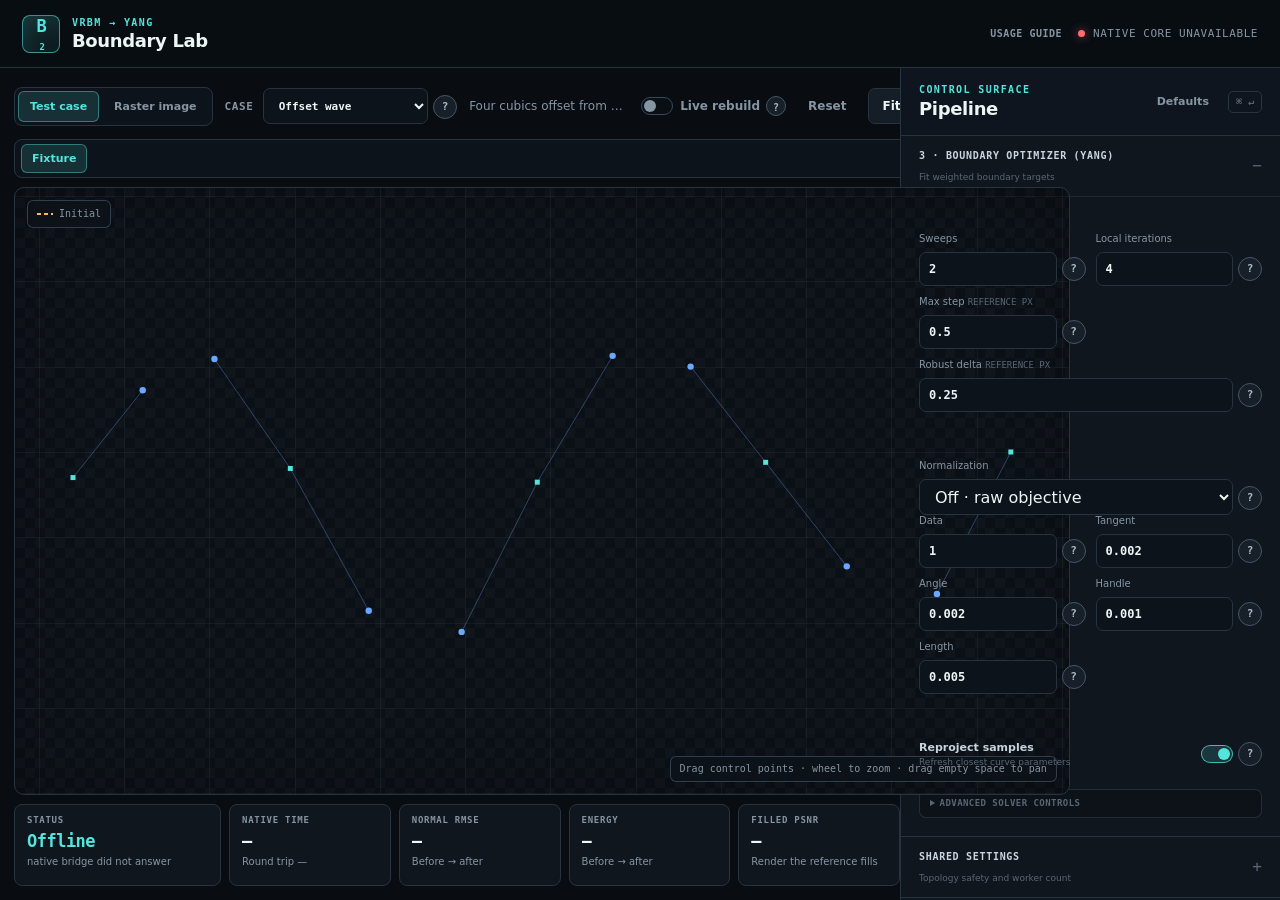
==== index.html @ 7be746fb "Boundary Lab Vercel deployment" ====
<!doctype html>
<html lang="en">
  <head>
    <meta charset="utf-8">
    <meta name="viewport" content="width=device-width, initial-scale=1">
    <meta name="color-scheme" content="dark">
    <title>Bezopt Boundary Lab</title>
    <link rel="stylesheet" href="/styles.css">
  </head>
  <body>
    <header class="app-header">
      <div class="brand-block">
        <div class="brand-mark" aria-hidden="true">B<span>2</span></div>
        <div><p class="eyebrow">VRBM → YANG</p><h1>Boundary Lab</h1></div>
      </div>
      <div class="header-actions">
        <a class="guide-link" href="/guide.html" target="_blank" rel="noreferrer">Usage guide</a>
        <div class="native-state" id="native-state" data-state="loading">
          <span class="state-dot" aria-hidden="true"></span><span id="native-state-text">Connecting to native core</span>
        </div>
      </div>
    </header>

    <main class="app-shell">
      <section class="workbench" aria-label="Bezier boundary workbench">
        <div class="workbench-toolbar">
          <div class="input-tabs" role="tablist" aria-label="Input type">
            <button id="mode-fixture" class="input-tab active" type="button" role="tab" aria-selected="true" data-input-mode="fixture">Test case</button>
            <button id="mode-raster" class="input-tab" type="button" role="tab" aria-selected="false" data-input-mode="raster">Raster image</button>
          </div>
          <div id="fixture-toolbar" class="mode-toolbar">
            <label class="preset-field" for="preset-select"><span>Case</span><select id="preset-select">
              <option value="wave">Offset wave</option><option value="junction">Shared junction</option><option value="ring">Closed ring</option>
              <option value="crossing">Crossing rejection</option><option value="overlap">Overlap rejection</option>
              <option value="reversal">Cubic reversal</option><option value="batch">256-chain batch</option>
            </select></label>
            <p id="preset-description" class="preset-description"></p>
          </div>
          <div id="raster-toolbar" class="mode-toolbar" hidden>
            <div class="raster-identity"><strong id="raster-name">No raster loaded</strong><small id="raster-dimensions">Choose a local PNG, JPEG, WebP, or SVG.</small></div>
            <button class="button secondary" id="overlay-button" type="button">Choose image</button>
            <button class="button ghost" id="remove-overlay-button" type="button" disabled>Remove</button>
            <label id="vector-size-field" class="raster-render-size" hidden><span>Render at <em>longest edge px</em></span><input id="vector-render-size" type="number" min="16" max="4096" step="16" value="512"></label>
            <input id="overlay-file" class="visually-hidden" type="file" accept="image/png,image/jpeg,image/webp,image/svg+xml,.svg">
          </div>
          <div class="toolbar-actions">
            <label class="live-rebuild-toggle" title="Rebuild pipeline stages 500ms after each control change">
              <input id="live-rebuild" type="checkbox">
              <span>Live rebuild</span>
            </label>
            <button class="button ghost" id="reset-button" type="button">Reset</button>
            <button class="button secondary" id="fit-button" type="button">Fit view</button>
            <button class="button primary" id="run-button" type="button"><span class="run-icon" aria-hidden="true">▶</span><span id="run-button-label">Optimize</span></button>
          </div>
        </div>

        <div class="preview-toolbar" aria-label="Preview stages">
          <div id="fixture-preview-tabs" class="preview-tabs" role="tablist" aria-label="Fixture preview">
            <button class="preview-tab active" type="button" role="tab" aria-selected="true" data-preview="fixture">Fixture</button>
          </div>
          <div id="raster-preview-tabs" class="preview-tabs" role="tablist" aria-label="Raster pipeline preview" hidden>
            <button class="preview-tab active" type="button" role="tab" data-preview="source">Source</button>
            <button class="preview-tab" type="button" role="tab" data-preview="regions" disabled>Flat regions</button>
            <button class="preview-tab" type="button" role="tab" data-preview="boundaries" disabled>Boundaries</button>
            <button class="preview-tab" type="button" role="tab" data-preview="rag" disabled>Region graph</button>
            <button class="preview-tab" type="button" role="tab" data-preview="initial" disabled>Initial curves</button>
            <button class="preview-tab" type="button" role="tab" data-preview="initial-fill" disabled>Initial fill</button>
            <button class="preview-tab" type="button" role="tab" data-preview="optimized" disabled>Optimized curves</button>
            <button class="preview-tab" type="button" role="tab" data-preview="optimized-fill" disabled>Final fill</button>
            <button class="preview-tab" type="button" role="tab" data-preview="flat-svg" disabled>Final SVG</button>
          </div>
          <span class="preview-status" id="preview-status">Synthetic optimizer fixture</span>
        </div>

        <div class="canvas-frame" id="canvas-frame">
          <canvas id="boundary-canvas" aria-label="Interactive Bezier boundary visualization">Your browser does not support Canvas.</canvas>
          <div class="canvas-empty" id="canvas-empty" hidden><strong>No raster loaded</strong><span>Choose an image, then run the discrete VRBM stage.</span></div>
          <div class="canvas-legend" id="canvas-legend" aria-label="Plot legend">
            <span data-legend="label-boundary"><i class="legend-label-boundary"></i> Label grid</span><span data-legend="evidence"><i class="legend-evidence"></i> Evidence path</span><span data-legend="target"><i class="legend-target"></i> Target dots</span><span data-legend="initial"><i class="legend-initial"></i> Initial</span>
            <span data-legend="result"><i class="legend-result"></i> Optimized</span><span data-legend="discrete"><i class="legend-discrete"></i> VBRM</span>
          </div>
          <div class="canvas-help" id="canvas-help">Drag control points · wheel to zoom · drag empty space to pan</div>
        </div>

        <div class="metrics-grid" aria-live="polite">
          <article class="metric-card status-card"><span class="metric-label">Status</span><strong id="metric-status">Ready</strong><small id="metric-status-detail">Choose a case and run the native optimizer.</small></article>
          <article class="metric-card"><span class="metric-label">Native time</span><strong id="metric-time">—</strong><small id="metric-round-trip">Round trip —</small></article>
          <article class="metric-card"><span class="metric-label">Normal RMSE</span><strong id="metric-rmse">—</strong><small id="metric-rmse-delta">Before → after</small></article>
          <article class="metric-card"><span class="metric-label">Energy</span><strong id="metric-energy">—</strong><small id="metric-energy-delta">Before → after</small></article>
          <article class="metric-card"><span class="metric-label">Filled PSNR</span><strong id="metric-raster">—</strong><small id="metric-raster-delta">Render the reference fills</small></article>
          <article class="metric-card"><span class="metric-label">Workload</span><strong id="metric-size">—</strong><small id="metric-evaluations">No evaluations yet</small></article>
        </div>
      </section>

      <aside class="inspector" aria-label="Pipeline controls">
        <div class="inspector-heading">
          <div><p class="eyebrow">CONTROL SURFACE</p><h2>Pipeline</h2></div>
          <div class="inspector-heading-actions">
            <button class="button ghost" id="defaults-button" type="button" title="Restore every pipeline parameter to its native/lab default">Defaults</button>
            <span class="shortcut">⌘ ↵</span>
          </div>
        </div>
        <div id="raster-controls" hidden>
          <details class="control-section data-section" open>
            <summary><span>1 · Discrete VBRM</span><small>Raster → flat regions + RAG</small></summary>
            <div class="section-body">
              <p>Merge the full source raster to the requested region budget. Merging can remove small shapes and holes; the resulting label graph defines the topology used by later stages.</p>
              <div class="field-grid preprocess-grid">
                <label><span>Target regions</span><input id="preprocess-target" type="number" min="1" max="1000000" step="1" value="16"></label>
                <label><span>Criterion</span><select id="preprocess-criterion"><option value="area" selected>Area</option><option value="bg">Beaulieu–Goldberg</option><option value="ms">Mumford–Shah</option><option value="scale">Scale</option></select></label>
                <label><span>Working color</span><select id="preprocess-color-space"><option value="rgb">sRGB</option><option value="linear">Linear RGB</option><option value="lab">CIE Lab</option><option value="oklab" selected>OKLab</option></select></label>
                <label><span>Initializer</span><select id="preprocess-seed"><option value="components">Connected colors</option><option value="pixels">One region / pixel</option></select></label>
                <label><span>Dual phases</span><input id="preprocess-iterations" type="number" min="1" max="64" step="1" value="1"></label>
                <label><span>Area exponent</span><input id="preprocess-area-exponent" type="number" min="0.01" max="8" step="0.05" value="1"></label>
                <label><span>Smallness scale</span><input id="preprocess-smallness" type="number" min="0" max="1000000" step="1" value="0"></label>
                <label><span>Raster bias</span><input id="preprocess-raster-bias" type="number" min="0" max="8" step="0.05" value="0"></label>
              </div>
              <details class="advanced-controls"><summary>Unavailable in this lab</summary><p class="control-note">These weights require boundary-protection maps, which the browser input does not supply. They have no effect here.</p><div class="field-grid">
                <label><span>Saliency weight</span><input id="preprocess-saliency" disabled type="number" min="0" max="1000000" step="0.05" value="0"></label>
                <label><span>Topology weight</span><input id="preprocess-topology" disabled type="number" min="0" max="1000000" step="0.05" value="0"></label>
              </div></details>
              <div class="data-actions"><button class="button primary" id="preprocess-button" type="button" disabled>Run discrete</button></div>
              <div class="preprocess-summary" id="preprocess-summary" data-state="idle">Load a raster to test native discrete preprocessing.</div>
            </div>
          </details>

          <details id="fit-controls" class="control-section data-section" open>
            <summary><span>2 · Shared boundary fit</span><small>Choose cubics, corners, and initial geometry</small></summary>
            <div class="section-body">
              <p>Fit each shared interface once. This stage chooses the curve count and corners; the optimizers only move the resulting controls.</p>
              <h3>Curve acceptance</h3>
              <div class="field-grid">
                <label><span>RMS allowance <em>sigmas</em></span><input id="fit-residual-sigmas" type="number" min="0" max="8" step="0.25" value="1.25"></label>
                <label><span>Pixel error <em>reference px</em></span><input id="fit-error" type="number" min="0.05" max="8" step="0.05" value="0.65"></label>
                <label><span>Reparameterize</span><input id="fit-reparameterization" type="number" min="0" max="16" step="1" value="4"></label>
                <label><span>Guide smoothing</span><input id="fit-guide-smoothing" type="number" min="0" max="1" step="0.05" value="1"></label>
              </div>
              <p>RMS allowance is the main fit budget. Pixel error sets the maximum-error budget only at RMS = 0; otherwise it still gates reparameterization.</p>
              <details class="advanced-controls"><summary>Corners and tangent estimates</summary><div class="field-grid">
                <label><span>Corner angle <em>deg</em></span><input id="fit-corner-angle" type="number" min="5" max="175" step="5" value="75"></label>
                <label><span>Corner window <em>reference px</em></span><input id="fit-corner-window" type="number" min="1" max="64" step="1" value="2"></label>
                <label><span>Corner run <em>reference px</em></span><input id="fit-corner-run" type="number" min="0" max="64" step="1" value="3"></label>
                <label><span>Corner octaves</span><input id="fit-corner-octaves" type="number" min="0" max="8" step="1" value="3"></label>
                <label><span>Corner turn growth</span><input id="fit-corner-growth" type="number" min="1" max="8" step="0.1" value="1.5"></label>
                              </div></details>
              <h3 class="subheading">Subpixel evidence</h3>
              <label class="toggle-row"><span><strong>RGB subpixel evidence</strong><small>Move existing interfaces only</small></span><input id="fit-subpixel" type="checkbox" checked></label>
              <details class="advanced-controls"><summary>Subpixel bounds and contrast</summary><div class="field-grid">
                <label><span>Subpixel bound <em>px</em></span><input id="fit-subpixel-bound" type="number" min="0.01" max="0.5" step="0.01" value="0.5"></label>
                <label><span>Grid anchor</span><input id="fit-subpixel-anchor" type="number" min="0" max="16" step="0.05" value="0.1"></label>
                <label><span>Contrast floor</span><input id="fit-contrast-floor" type="number" min="0.00000001" max="10" step="any" value="0.0001"></label>
              </div></details>
              <details class="advanced-controls"><summary>Topology recovery and safety limits</summary><div class="field-grid">
                <label><span>Topology refits</span><input id="fit-topology-retries" type="number" min="0" max="12" step="1" value="3"></label>
                <label><span>Cubics / chain</span><input id="fit-max-cubics-chain" type="number" min="1" max="1000000" step="1" value="4096"></label>
                <label><span>Total cubics</span><input id="fit-max-total-cubics" type="number" min="1" max="20000000" step="1000" value="2000000"></label>
              </div></details>
              <div class="data-actions"><button class="button primary" id="fit-curves-button" type="button" disabled>Fit curves</button></div>
            </div>
          </details>
        </div>

        <details id="boundary-optimizer-controls" class="control-section" open>
          <summary><span>3 · Boundary optimizer (Yang)</span><small>Fit weighted boundary targets</small></summary>
          <div class="section-body">
            <div id="yang-target-controls" class="target-controls" hidden>
              <h3>Boundary targets · prepared during fitting</h3>
              <div class="field-grid">
                                <label><span>Targets / cubic</span><input id="fit-samples" type="number" min="1" max="256" step="1" value="24"></label>
              </div>
              <p>These change the optimizer’s input, not the initial curves. After editing, run <strong>Fit curves → Optimize</strong>, or use Live rebuild.</p>
            </div>
            <h3>Schedule</h3>
            <div class="field-grid">
              <label><span>Sweeps</span><input id="max-sweeps" type="number" min="1" max="64" step="1" value="2"></label>
              <label><span>Local iterations</span><input id="local-iterations" type="number" min="1" max="64" step="1" value="4"></label>
              <label><span>Max step <em>reference px</em></span><input id="max-step" type="number" min="0.001" max="100" step="0.05" value="0.5"></label>
            </div>
            <label class="wide-field"><span>Robust delta <em>reference px</em></span><input id="robust-delta" type="number" min="0.01" max="100" step="0.05" value="0.25"></label>
            <h3 class="subheading">Objective weights</h3>
            <label class="wide-field"><span>Normalization</span><select id="normalization"><option value="none" selected>Off · raw objective</option><option value="yang">Yang · global l₀ data</option><option value="scale">Scale-balanced · legacy</option></select></label>
            <div class="field-grid weight-grid">
              <label><span>Data</span><input id="data-weight" type="number" min="0" max="10" step="0.05" value="1"></label>
              <label><span>Tangent</span><input id="tangent-weight" type="number" min="0" max="10" step="0.001" value="0.002"></label>
              <label><span>Angle</span><input id="angle-weight" type="number" min="0" max="10" step="0.001" value="0.002"></label>
              <label><span>Handle</span><input id="handle-weight" type="number" min="0" max="10" step="0.001" value="0.001"></label>
              <label><span>Length</span><input id="length-weight" type="number" min="0" max="10" step="0.001" value="0.005"></label>
            </div>
            <h3 class="subheading">Sample correspondence</h3>
            <label class="toggle-row"><span><strong>Reproject samples</strong><small>Refresh closest curve parameters</small></span><input id="reproject-samples" type="checkbox" checked></label>
            <details class="advanced-controls"><summary>Advanced solver controls</summary><div class="field-grid">
              <label><span>L-BFGS history</span><input id="lbfgs-history" type="number" min="1" max="8" step="1" value="5"></label>
              <label><span>Coarse stride</span><input id="coarse-stride" type="number" min="1" max="64" step="1" value="1"></label>
              <label><span>Line-search steps</span><input id="line-search-steps" type="number" min="1" max="128" step="1" value="12"></label>
              <label><span>Projection iterations</span><input id="projection-iterations" type="number" min="0" max="64" step="1" value="2"></label>
              <label><span>Gradient tolerance</span><input id="gradient-tolerance" type="number" min="0" step="0.0000001" value="0.0000001"></label>
              <label><span>Relative tolerance</span><input id="relative-tolerance" type="number" min="0" step="0.0000001" value="0.0000001"></label>
              <label><span>Topology retries</span><input id="optimizer-topology-retries" type="number" min="0" max="32" step="1" value="8"></label>
              <label><span>Angle epsilon <em>rad</em></span><input id="angle-epsilon" type="number" min="0.000000001" max="1" step="0.0001" value="0.001"></label>
              <label><span>Handle epsilon <em>reference px</em></span><input id="handle-epsilon" type="number" min="0.000000001" max="100" step="0.0001" value="0.001"></label>
            </div></details>
          </div>
        </details>

        <details id="raster-refinement-controls" class="control-section data-section" open hidden>
          <summary><span>4 · Filled-RGB optimizer</span><small>Refine curves and optional region colors</small></summary>
          <div class="section-body">
            <p>Runs after the boundary optimizer when enabled. Adjusts curves against source pixels, with angle, handle, and length penalties and an optional region-color solve.</p>
            <label class="toggle-row"><span><strong>Run filled-RGB refinement</strong><small>Coupled raster data + curve priors + optional color solve</small></span><input id="raster-refine-enabled" type="checkbox" checked></label>
            <label class="toggle-row"><span><strong>Optimize region colors</strong><small>Sparse Yang C solve before and after geometry</small></span><input id="raster-refine-colors" type="checkbox" checked></label>
            <div class="field-grid">
              <label><span>Raster sweeps</span><input id="raster-refine-sweeps" type="number" min="1" max="64" step="1" value="12"></label>
              <label><span>Samples / axis</span><input id="raster-refine-samples" type="number" min="1" max="32" step="1" value="8"></label>
              <label><span>Max step <em>reference px</em></span><input id="raster-refine-max-step" type="number" min="0.001" max="8" step="0.05" value="0.2"></label>
              <label><span>Step scale</span><input id="raster-refine-step-scale" type="number" min="0.001" max="8" step="0.05" value="0.8"></label>
              <label><span>Active margin <em>reference px</em></span><input id="raster-refine-active-margin" type="number" min="0" max="64" step="0.25" value="1"></label>
              <label><span>Band height <em>px</em></span><input id="raster-refine-band-height" type="number" min="1" max="1048576" step="1" value="32"></label>
            </div>
            <div class="field-grid">
              <label><span>Geometry solver</span><select id="raster-refine-geometry-solver"><option value="overlapping_blocks" selected>Overlapping 2-cubic blocks</option><option value="diagonal">Independent coordinates</option></select></label>
              <label><span>Block schedule</span><select id="raster-refine-block-schedule"><option value="additive" selected>Additive · one global pass</option><option value="colored_multiplicative">Ordered colors · refresh residuals</option></select></label>
              <label><span>Joint normalization</span><select id="raster-refine-normalization"><option value="none" selected>Off · raw objective</option><option value="yang">Yang · data / l₀</option></select></label>
            </div>
            <label class="wide-field"><span>Refinement RGB space</span><select id="raster-refine-color-space"><option value="srgb" selected>sRGB · Yang image values</option><option value="linear">Linear RGB · physical coverage</option></select></label>
            <details class="advanced-controls"><summary>Advanced raster solver controls</summary><div class="field-grid">
              <label><span>Hessian damping</span><input id="raster-refine-damping" type="number" min="0.000000001" max="100" step="0.0001" value="0.0001"></label>
              <label><span>Line-search steps</span><input id="raster-refine-line-search" type="number" min="1" max="128" step="1" value="8"></label>
              <label><span>Relative tolerance</span><input id="raster-refine-relative-tolerance" type="number" min="0" step="0.000001" value="0.00001"></label>
              <label><span>Angle weight (APT)</span><input id="raster-refine-angle-weight" type="number" min="0" step="0.0001" value="0.001"></label>
              <label><span>Handle weight (HPT)</span><input id="raster-refine-handle-weight" type="number" min="0" step="0.0001" value="0.001"></label>
              <label><span>Length weight (LPT)</span><input id="raster-refine-length-weight" type="number" min="0" step="0.0001" value="0.0005"></label>
              <label><span>Joint angle epsilon <em>rad</em></span><input id="raster-refine-angle-epsilon" type="number" min="0.000000001" max="1" step="0.0001" value="0.001"></label>
              <label><span>Joint handle epsilon <em>reference px</em></span><input id="raster-refine-handle-epsilon" type="number" min="0.000000001" max="100" step="0.0001" value="0.001"></label>
              <label><span>Color PCG iterations</span><input id="raster-refine-color-iterations" type="number" min="1" max="1024" step="1" value="16"></label>
              <label><span>Color regularization</span><input id="raster-refine-color-regularization" type="number" min="0" step="0.000001" value="0.000001"></label>
              <label><span>Color tolerance</span><input id="raster-refine-color-tolerance" type="number" min="0.000000000001" step="0.00000001" value="0.00000001"></label>
            </div></details>
            <div class="preprocess-summary" id="raster-refinement-summary" data-state="idle">Fit curves to enable direct filled-RGB refinement.</div>
          </div>
        </details>

        <details id="export-svg-controls" class="control-section data-section" open hidden>
          <summary><span>5 · Final SVG</span><small>Browser-rendered vector output</small></summary>
          <div class="section-body">
            <p>Review the Final SVG tab, then download the same vector output. Uses optimized region colors when available, otherwise region means. Holes and islands use even-odd winding.</p>
            <div class="data-actions"><button class="button primary" id="export-svg-button" type="button" disabled>Download SVG</button></div>
            <div class="preprocess-summary" id="export-svg-summary" data-state="idle">Optimize first, then export a filled SVG in source pixel coordinates.</div>
          </div>
        </details>

        <details id="raster-reference-controls" class="control-section data-section" hidden>
          <summary><span>Diagnostics · Raster score</span><small>Measure fixed-budget runs; not the SVG preview</small></summary>
          <div class="section-body">
            <p>Measure source-pixel error at the current region budget. PSNR includes detail lost during merging, so compare fitter/optimizer settings with the same labels and score space. Review Final SVG for vector quality.</p>
            <div class="field-grid">
              <label><span>Samples / axis</span><input id="raster-samples" type="number" min="1" max="32" step="1" value="32"></label>
              <label><span>Band height <em>px</em></span><input id="raster-band-height" type="number" min="1" max="1048576" step="1" value="32"></label>
            </div>
            <label class="wide-field"><span>RGB score space</span><select id="raster-color-space"><option value="srgb" selected>sRGB · Yang image values</option><option value="linear">Linear RGB · physical coverage</option></select></label>
            <label class="toggle-row"><span><strong>Score after optimize</strong><small>Render initial and final fills automatically</small></span><input id="raster-auto-score" type="checkbox" checked></label>
            <div class="data-actions"><button class="button secondary" id="render-reference-button" type="button" disabled>Render filled stages</button></div>
            <div class="preprocess-summary" id="raster-reference-summary" data-state="idle">Fit curves to enable filled-region validation.</div>
          </div>
        </details>

        <details id="shared-controls" class="control-section">
          <summary><span>Shared settings</span><small>Topology safety and worker count</small></summary>
          <div class="section-body">
            <label class="toggle-row"><span><strong>Preserve topology</strong><small>Fitter and both optimizers</small></span><input id="preserve-topology" type="checkbox" checked></label>
            <p>Applies to fitting and both optimizers. Keep it on for usable vector output. Changing it requires refitting raster inputs.</p>
            <div class="field-grid">
                <label><span>Threads</span><input id="threads" type="number" min="0" max="256" step="1" value="0"></label>
                <label><span>Topology flatness <em>reference px</em></span><input id="topology-flatness" type="number" min="0.001" max="100" step="0.05" value="0.15"></label>
                <label><span>Topology cell <em>reference px</em></span><input id="topology-cell-size" type="number" min="0.01" max="10000" step="1" value="16"></label>
              </div>
            <p>Threads applies to fitting and both optimizers. Flatness and cell size affect both optimizers’ topology checks; the fitter uses its own grid-based checks.</p>
          </div>
        </details>

        <details class="control-section" open>
          <summary><span>Preview overlays</span><small>Curve-stage diagnostics</small></summary>
          <div class="section-body">
            <div class="display-grid">
              <label><input id="display-label-boundary" type="checkbox" checked><span>Label grid</span></label>
              <label><input id="display-evidence" type="checkbox" checked><span>Evidence path</span></label>
              <label><input id="display-targets" type="checkbox"><span>Target dots</span></label>
              <label><input id="display-assignments" type="checkbox" checked><span>Assignments</span></label>
              <label><input id="display-normals" type="checkbox"><span>Normals</span></label>
              <label><input id="display-controls" type="checkbox" checked><span>Controls</span></label>
              <label><input id="display-initial" type="checkbox"><span>Initial</span></label>
            </div>
            <label class="opacity-field" for="overlay-opacity"><span>Raster opacity</span><input id="overlay-opacity" type="range" min="0" max="1" step="0.05" value="0.55"><output id="overlay-opacity-value" for="overlay-opacity">55%</output></label>
            <div class="preprocess-summary" id="target-diagnostics-summary" data-state="idle" hidden>Run the discrete stage to expose the exact connected label boundary.</div>
          </div>
        </details>

        <details id="fixture-controls" class="control-section data-section">
          <summary><span>Fixture data</span><small>Import or export optimizer JSON</small></summary>
          <div class="section-body"><p>Import the same chain and target-sample JSON accepted by the native bridge, or export the current run for replay.</p>
            <div class="data-actions"><button class="button secondary" id="import-button" type="button">Import JSON</button><button class="button secondary" id="export-button" type="button">Export run</button><input id="import-file" class="visually-hidden" type="file" accept="application/json,.json"></div>
          </div>
        </details>

        <section class="run-log" aria-labelledby="run-log-title">
          <div class="run-log-heading"><h3 id="run-log-title">Run log</h3><button id="clear-log-button" type="button">Clear</button></div>
          <ol id="run-log-list"><li><time>—</time><span>Boundary Lab ready.</span></li></ol>
        </section>
      </aside>
    </main>
    <script src="/app.js" defer></script>
  </body>
</html>
---- styles.css ----
:root {
  color-scheme: dark;
  --bg: #090d12;
  --panel: #10161e;
  --panel-raised: #151d27;
  --panel-soft: #0d131a;
  --line: #283340;
  --line-strong: #3a4858;
  --text: #edf5f5;
  --muted: #8695a3;
  --faint: #596674;
  --cyan: #55e4dc;
  --cyan-soft: rgba(85, 228, 220, 0.14);
  --lime: #b8f57a;
  --amber: #ffb85c;
  --red: #ff6b71;
  --blue: #6ba7ff;
  --radius: 10px;
  --mono: "SFMono-Regular", "Cascadia Code", "Roboto Mono", Consolas, monospace;
  --sans: Inter, ui-sans-serif, system-ui, -apple-system, BlinkMacSystemFont, "Segoe UI", sans-serif;
}

* {
  box-sizing: border-box;
}

html,
body {
  min-width: 320px;
  min-height: 100%;
  margin: 0;
  background: var(--bg);
  color: var(--text);
  font-family: var(--sans);
}

body {
  min-height: 100vh;
  overflow: hidden;
}

button,
input,
select {
  font: inherit;
}

button,
select,
input[type="checkbox"] {
  cursor: pointer;
}

.app-header {
  height: 68px;
  display: flex;
  align-items: center;
  justify-content: space-between;
  padding: 0 22px;
  border-bottom: 1px solid var(--line);
  background: rgba(9, 13, 18, 0.96);
}

.brand-block,
.inspector-heading,
.run-log-heading {
  display: flex;
  align-items: center;
}

.brand-block {
  gap: 12px;
}

.brand-mark {
  width: 38px;
  height: 38px;
  display: grid;
  place-items: center;
  border: 1px solid rgba(85, 228, 220, 0.58);
  border-radius: 8px;
  background: linear-gradient(145deg, rgba(85, 228, 220, 0.18), rgba(85, 228, 220, 0.03));
  color: var(--cyan);
  font: 700 17px/1 var(--mono);
  letter-spacing: -0.08em;
  box-shadow: inset 0 0 20px rgba(85, 228, 220, 0.06);
}

.brand-mark span {
  position: relative;
  top: 3px;
  font-size: 9px;
  margin-left: 1px;
}

.eyebrow {
  margin: 0 0 2px;
  color: var(--cyan);
  font: 600 10px/1.2 var(--mono);
  letter-spacing: 0.14em;
}

h1,
h2,
h3,
p {
  margin-top: 0;
}

h1 {
  margin-bottom: 0;
  font-size: 18px;
  line-height: 1.1;
  letter-spacing: -0.02em;
}

.native-state {
  display: flex;
  align-items: center;
  gap: 8px;
  color: var(--muted);
  font: 500 11px/1 var(--mono);
  text-transform: uppercase;
  letter-spacing: 0.05em;
}

.state-dot {
  width: 7px;
  height: 7px;
  border-radius: 50%;
  background: var(--amber);
  box-shadow: 0 0 10px rgba(255, 184, 92, 0.6);
}

.native-state[data-state="ready"] .state-dot {
  background: var(--lime);
  box-shadow: 0 0 10px rgba(184, 245, 122, 0.6);
}

.native-state[data-state="error"] .state-dot {
  background: var(--red);
  box-shadow: 0 0 10px rgba(255, 107, 113, 0.6);
}

.app-shell {
  height: calc(100vh - 68px);
  display: grid;
  grid-template-columns: minmax(0, 1fr) 342px;
}

.workbench {
  min-width: 0;
  min-height: 0;
  display: grid;
  grid-template-rows: auto minmax(260px, 1fr) auto;
  gap: 12px;
  padding: 14px;
}

.workbench-toolbar {
  min-height: 48px;
  display: flex;
  align-items: center;
  gap: 14px;
}

.preset-field {
  display: grid;
  grid-template-columns: auto minmax(150px, 190px);
  align-items: center;
  gap: 9px;
  color: var(--muted);
  font: 600 11px/1 var(--mono);
  text-transform: uppercase;
  letter-spacing: 0.06em;
}

select,
input[type="number"] {
  width: 100%;
  border: 1px solid var(--line);
  border-radius: 7px;
  outline: none;
  background: var(--panel-soft);
  color: var(--text);
}

select {
  height: 36px;
  padding: 0 30px 0 11px;
  text-transform: none;
  letter-spacing: 0;
}

select:focus,
input:focus-visible,
button:focus-visible {
  border-color: var(--cyan);
  box-shadow: 0 0 0 3px var(--cyan-soft);
}

.preset-description {
  flex: 1;
  min-width: 160px;
  margin: 0;
  color: var(--muted);
  font-size: 12px;
  overflow: hidden;
  text-overflow: ellipsis;
  white-space: nowrap;
}

.toolbar-actions,
.data-actions {
  display: flex;
  align-items: center;
  gap: 8px;
}

.live-rebuild-toggle {
  display: inline-flex;
  align-items: center;
  gap: 7px;
  margin-right: 2px;
  color: var(--muted);
  font-size: 12px;
  font-weight: 650;
  cursor: pointer;
  user-select: none;
  white-space: nowrap;
}

.live-rebuild-toggle:hover {
  color: var(--text);
}

.live-rebuild-toggle input {
  width: 14px;
  height: 14px;
  accent-color: var(--cyan);
  cursor: pointer;
}

.toolbar-actions > .param-control {
  display: inline-flex;
  align-items: center;
  gap: 4px;
}

.toolbar-actions > .param-control > .param-help-toggle {
  align-self: center;
  width: 20px;
  height: 20px;
  margin-bottom: 0;
  font-size: 10px;
}

.button {
  min-height: 36px;
  border: 1px solid var(--line);
  border-radius: 7px;
  padding: 0 13px;
  color: var(--text);
  font-size: 12px;
  font-weight: 650;
}

.button:hover {
  border-color: var(--line-strong);
}

.button.secondary {
  background: var(--panel-raised);
}

.button.primary {
  min-width: 112px;
  border-color: #6deee5;
  background: var(--cyan);
  color: #041312;
  box-shadow: 0 6px 24px rgba(85, 228, 220, 0.14);
}

.button.primary:hover {
  background: #72eee7;
}

.button:disabled {
  cursor: wait;
  opacity: 0.55;
}

.run-icon {
  display: inline-block;
  margin-right: 6px;
  font-size: 9px;
}

.canvas-frame {
  position: relative;
  min-height: 0;
  overflow: hidden;
  border: 1px solid var(--line);
  border-radius: var(--radius);
  background: #0b1016;
  box-shadow: inset 0 0 60px rgba(0, 0, 0, 0.22);
}

#boundary-canvas {
  display: block;
  width: 100%;
  height: 100%;
  touch-action: none;
  cursor: crosshair;
}

.canvas-legend,
.canvas-help {
  position: absolute;
  pointer-events: none;
  border: 1px solid rgba(58, 72, 88, 0.82);
  border-radius: 6px;
  background: rgba(13, 19, 26, 0.88);
  backdrop-filter: blur(8px);
  color: var(--muted);
  font: 500 10px/1 var(--mono);
}

.canvas-legend {
  top: 12px;
  left: 12px;
  display: flex;
  gap: 13px;
  padding: 8px 9px;
}

.canvas-legend span {
  display: flex;
  align-items: center;
  gap: 6px;
}

.canvas-legend i {
  width: 16px;
  height: 2px;
  display: inline-block;
}

.legend-target {
  background: var(--cyan);
  width: 6px !important;
  height: 6px !important;
  border-radius: 50%;
  box-shadow: 0 0 4px rgba(85, 228, 220, 0.7);
}

.legend-evidence {
  background: var(--cyan);
  box-shadow: 0 0 5px rgba(85, 228, 220, 0.7);
}

.legend-label-boundary {
  background: var(--blue);
  box-shadow: 0 0 5px rgba(107, 167, 255, 0.65);
}

.legend-initial {
  background: repeating-linear-gradient(90deg, var(--amber) 0 4px, transparent 4px 7px);
}

.legend-result {
  background: var(--lime);
}

.legend-discrete {
  background: var(--blue);
  box-shadow: 0 0 5px rgba(107, 167, 255, 0.65);
}

.canvas-help {
  right: 12px;
  bottom: 12px;
  padding: 7px 9px;
}

.metrics-grid {
  display: grid;
  grid-template-columns: 1.28fr repeat(5, minmax(108px, 1fr));
  gap: 8px;
}

.metric-card {
  min-width: 0;
  min-height: 82px;
  padding: 11px 12px;
  border: 1px solid var(--line);
  border-radius: 8px;
  background: var(--panel);
}

.metric-card strong,
.metric-card small,
.metric-label {
  display: block;
  overflow: hidden;
  text-overflow: ellipsis;
  white-space: nowrap;
}

.metric-label {
  margin-bottom: 7px;
  color: var(--muted);
  font: 600 9px/1 var(--mono);
  letter-spacing: 0.08em;
  text-transform: uppercase;
}

.metric-card strong {
  margin-bottom: 5px;
  font: 650 17px/1.1 var(--mono);
  letter-spacing: -0.03em;
}

.metric-card small {
  color: var(--muted);
  font-size: 10px;
}

.status-card strong {
  color: var(--cyan);
}

.status-card[data-status="error"] strong {
  color: var(--red);
}

.status-card[data-status="success"] strong {
  color: var(--lime);
}

.inspector {
  min-height: 0;
  overflow-y: auto;
  border-left: 1px solid var(--line);
  background: var(--panel);
  scrollbar-color: var(--line-strong) transparent;
}

.inspector-heading {
  height: 68px;
  justify-content: space-between;
  padding: 0 18px;
  border-bottom: 1px solid var(--line);
}

.inspector-heading h2 {
  margin: 0;
  font-size: 18px;
  letter-spacing: -0.02em;
}

.shortcut {
  padding: 5px 7px;
  border: 1px solid var(--line);
  border-radius: 5px;
  color: var(--faint);
  font: 600 10px/1 var(--mono);
}

.control-section,
.run-log {
  padding: 16px 18px;
  border-bottom: 1px solid var(--line);
}

.control-section h3,
.run-log h3 {
  margin: 0 0 13px;
  color: #bac6d0;
  font: 650 10px/1 var(--mono);
  text-transform: uppercase;
  letter-spacing: 0.08em;
}

.field-grid {
  display: grid;
  grid-template-columns: 1fr 1fr;
  gap: 10px;
}

.field-grid label,
.wide-field {
  display: block;
  min-width: 0;
}

.field-grid label > span,
.wide-field > span {
  display: block;
  margin: 0 0 6px;
  color: var(--muted);
  font-size: 11px;
}

.preprocess-grid label:last-child {
  grid-column: span 2;
}

.preprocess-grid select {
  height: 34px;
  font-size: 11px;
}

.field-grid em,
.wide-field em {
  color: var(--faint);
  font: 500 9px/1 var(--mono);
  text-transform: uppercase;
}

input[type="number"] {
  height: 34px;
  padding: 0 9px;
  font: 600 12px/1 var(--mono);
}

.wide-field {
  margin-top: 10px;
}

.weight-grid label:last-child {
  grid-column: span 2;
}

.toggle-row {
  display: flex;
  align-items: center;
  justify-content: space-between;
  gap: 16px;
  padding: 9px 0;
}

.toggle-row + .toggle-row {
  border-top: 1px solid rgba(40, 51, 64, 0.65);
}

.toggle-row span,
.toggle-row strong,
.toggle-row small {
  display: block;
}

.toggle-row strong {
  margin-bottom: 3px;
  color: #cad3dc;
  font-size: 11px;
  font-weight: 600;
}

.toggle-row small {
  color: var(--faint);
  font-size: 9px;
}

input[type="checkbox"] {
  width: 32px;
  min-width: 32px;
  height: 18px;
  appearance: none;
  position: relative;
  margin: 0;
  border: 1px solid var(--line-strong);
  border-radius: 999px;
  background: #0a0f14;
  transition: 120ms ease;
}

input[type="checkbox"]::after {
  content: "";
  position: absolute;
  top: 2px;
  left: 2px;
  width: 12px;
  height: 12px;
  border-radius: 50%;
  background: var(--muted);
  transition: 120ms ease;
}

input[type="checkbox"]:checked {
  border-color: rgba(85, 228, 220, 0.75);
  background: rgba(85, 228, 220, 0.16);
}

input[type="checkbox"]:checked::after {
  left: 16px;
  background: var(--cyan);
}

.display-grid {
  display: grid;
  grid-template-columns: 1fr 1fr;
  gap: 8px;
}

.display-grid label {
  display: flex;
  align-items: center;
  gap: 8px;
  color: var(--muted);
  font-size: 11px;
}

.opacity-field {
  display: grid;
  grid-template-columns: auto 1fr 34px;
  align-items: center;
  gap: 9px;
  margin-top: 13px;
  color: var(--muted);
  font-size: 10px;
}

.opacity-field input[type="range"] {
  width: 100%;
  accent-color: var(--cyan);
}

.opacity-field output {
  color: var(--faint);
  font: 600 9px/1 var(--mono);
  text-align: right;
}

.display-grid input[type="checkbox"] {
  width: 26px;
  min-width: 26px;
  height: 16px;
}

.display-grid input[type="checkbox"]::after {
  width: 10px;
  height: 10px;
}

.display-grid input[type="checkbox"]:checked::after {
  left: 12px;
}

.data-section p {
  margin-bottom: 12px;
  color: var(--muted);
  font-size: 10px;
  line-height: 1.5;
}

.data-section h4 {
  margin: 16px 0 10px;
  color: var(--faint);
  font: 650 9px/1 var(--mono);
  text-transform: uppercase;
  letter-spacing: 0.08em;
}

.data-actions .button {
  flex: 1;
  min-width: 0;
  padding: 0 8px;
}

.overlay-actions {
  margin-top: 8px;
}

.preprocess-display {
  margin-top: 10px;
}

.preprocess-summary {
  min-height: 42px;
  margin-top: 10px;
  padding: 9px 10px;
  border: 1px solid var(--line);
  border-radius: 7px;
  background: var(--panel-soft);
  color: var(--muted);
  font: 500 9px/1.45 var(--mono);
}

.preprocess-summary[data-state="success"] {
  border-color: rgba(184, 245, 122, 0.35);
  color: var(--lime);
}

.preprocess-summary[data-state="warning"] {
  border-color: rgba(255, 184, 92, 0.42);
  color: var(--amber);
}

.preprocess-summary[data-state="error"] {
  border-color: rgba(255, 107, 113, 0.38);
  color: var(--red);
}

.run-log-heading {
  justify-content: space-between;
  margin-bottom: 11px;
}

.run-log-heading h3 {
  margin: 0;
}

.run-log-heading button {
  border: 0;
  background: transparent;
  color: var(--faint);
  font: 600 9px/1 var(--mono);
  text-transform: uppercase;
}

.run-log-heading button:hover {
  color: var(--text);
}

#run-log-list {
  max-height: 155px;
  overflow-y: auto;
  margin: 0;
  padding: 0;
  list-style: none;
}

#run-log-list li {
  display: grid;
  grid-template-columns: 50px 1fr;
  gap: 8px;
  padding: 6px 0;
  border-top: 1px solid rgba(40, 51, 64, 0.5);
  color: var(--muted);
  font-size: 10px;
  line-height: 1.35;
}

#run-log-list time {
  color: var(--faint);
  font-family: var(--mono);
}

.visually-hidden {
  position: absolute !important;
  width: 1px !important;
  height: 1px !important;
  overflow: hidden !important;
  clip: rect(1px, 1px, 1px, 1px) !important;
  white-space: nowrap !important;
}

@media (max-width: 1120px) {
  body {
    overflow: auto;
  }

  .app-shell {
    height: auto;
    min-height: calc(100vh - 68px);
    grid-template-columns: 1fr;
  }

  .workbench {
    min-height: 720px;
  }

  .inspector {
    display: grid;
    grid-template-columns: repeat(2, minmax(0, 1fr));
    overflow: visible;
    border-top: 1px solid var(--line);
    border-left: 0;
  }

  .inspector-heading {
    grid-column: 1 / -1;
  }
}

@media (max-width: 760px) {
  .app-header {
    padding: 0 14px;
  }

  .native-state {
    font-size: 0;
  }

  .workbench {
    min-height: 760px;
    padding: 10px;
  }

  .workbench-toolbar {
    align-items: stretch;
    flex-wrap: wrap;
  }

  .preset-field {
    width: 100%;
    grid-template-columns: 70px 1fr;
  }

  .preset-description {
    order: 3;
    width: 100%;
    white-space: normal;
  }

  .toolbar-actions {
    width: 100%;
  }

  .toolbar-actions .button {
    flex: 1;
  }

  .metrics-grid {
    grid-template-columns: 1fr 1fr;
  }

  .status-card {
    grid-column: span 2;
  }

  .inspector {
    display: block;
  }

  .canvas-help {
    display: none;
  }
}

.guide-page {
  min-height: 100vh;
  overflow: auto;
  background: #0b1016;
}

.guide-document {
  width: min(880px, calc(100% - 32px));
  margin: 0 auto;
  padding: 44px 0 80px;
}

.guide-back {
  display: inline-block;
  margin-bottom: 34px;
  color: var(--cyan);
  font: 600 11px/1 var(--mono);
  text-decoration: none;
}

.guide-document h1 {
  margin: 5px 0 12px;
  font-size: clamp(28px, 5vw, 42px);
}

.guide-lead {
  max-width: 720px;
  color: #b7c2cc;
  font-size: 15px;
  line-height: 1.6;
}

.guide-document section {
  margin-top: 38px;
  padding-top: 28px;
  border-top: 1px solid var(--line);
}

.guide-document h2 {
  margin: 0 0 14px;
  color: #dce6e8;
  font-size: 18px;
}

.guide-document p,
.guide-document li {
  color: #a9b6c2;
  font-size: 13px;
  line-height: 1.65;
}

.guide-document li + li {
  margin-top: 7px;
}

.guide-document strong {
  color: #dde7e9;
}

.guide-document table {
  width: 100%;
  border-collapse: collapse;
  color: #a9b6c2;
  font-size: 12px;
  line-height: 1.45;
}

.guide-document th,
.guide-document td {
  padding: 10px 11px;
  border: 1px solid var(--line);
  text-align: left;
  vertical-align: top;
}

.guide-document th {
  background: var(--panel-raised);
  color: #dce6e8;
  font: 650 10px/1.2 var(--mono);
  letter-spacing: 0.05em;
  text-transform: uppercase;
}

/* Boundary Lab v2: explicit input modes, stage previews, and inline parameter docs. */
[hidden] {
  display: none !important;
}

.header-actions,
.input-tabs,
.mode-toolbar,
.preview-toolbar,
.preview-tabs,
.raster-identity {
  display: flex;
  align-items: center;
}

.header-actions {
  gap: 16px;
}

.guide-link {
  color: var(--muted);
  font: 600 10px/1 var(--mono);
  letter-spacing: 0.05em;
  text-decoration: none;
  text-transform: uppercase;
}

.guide-link:hover {
  color: var(--cyan);
}

.app-shell {
  grid-template-columns: minmax(0, 1fr) 380px;
}

.workbench {
  grid-template-rows: auto auto minmax(260px, 1fr) auto;
  gap: 9px;
}

.workbench-toolbar {
  min-height: 48px;
  gap: 12px;
}

.input-tabs {
  flex: 0 0 auto;
  gap: 3px;
  padding: 3px;
  border: 1px solid var(--line);
  border-radius: 8px;
  background: var(--panel-soft);
}

.input-tab,
.preview-tab {
  border: 1px solid transparent;
  border-radius: 6px;
  background: transparent;
  color: var(--muted);
  font-size: 11px;
  font-weight: 650;
}

.input-tab {
  min-height: 31px;
  padding: 0 11px;
}

.input-tab:hover,
.preview-tab:hover:not(:disabled) {
  color: var(--text);
}

.input-tab.active,
.preview-tab.active {
  border-color: rgba(85, 228, 220, 0.42);
  background: var(--cyan-soft);
  color: var(--cyan);
}

.mode-toolbar {
  min-width: 0;
  flex: 1;
  gap: 12px;
}

.raster-render-size {
  display: grid;
  grid-template-columns: auto 90px;
  align-items: center;
  gap: 8px;
  white-space: nowrap;
}

.raster-render-size[hidden] {
  display: none;
}

.preset-field {
  grid-template-columns: auto minmax(135px, 180px);
}

.raster-identity {
  min-width: 125px;
  flex: 1;
  align-items: flex-start;
  flex-direction: column;
  gap: 2px;
  overflow: hidden;
}

.raster-identity strong,
.raster-identity small {
  max-width: 100%;
  overflow: hidden;
  text-overflow: ellipsis;
  white-space: nowrap;
}

.raster-identity strong {
  color: #cad3dc;
  font-size: 12px;
}

.raster-identity small {
  color: var(--muted);
  font: 500 9px/1.3 var(--mono);
}

.button.ghost {
  border-color: transparent;
  background: transparent;
  color: var(--muted);
}

.button.ghost:hover {
  border-color: var(--line);
  color: var(--text);
}

.preview-toolbar {
  min-width: 0;
  min-height: 39px;
  justify-content: space-between;
  gap: 12px;
  padding: 4px 6px;
  border: 1px solid var(--line);
  border-radius: 8px;
  background: var(--panel-soft);
}

.preview-tabs {
  min-width: 0;
  gap: 3px;
  overflow-x: auto;
}

.preview-tab {
  min-height: 29px;
  flex: 0 0 auto;
  padding: 0 10px;
}

.preview-tab:disabled {
  cursor: default;
  opacity: 0.32;
}

.preview-status {
  min-width: 0;
  overflow: hidden;
  color: var(--faint);
  font: 500 9px/1 var(--mono);
  text-overflow: ellipsis;
  white-space: nowrap;
}

.canvas-frame {
  background-color: #0b1016;
  background-image:
    linear-gradient(45deg, rgba(255, 255, 255, 0.018) 25%, transparent 25%),
    linear-gradient(-45deg, rgba(255, 255, 255, 0.018) 25%, transparent 25%),
    linear-gradient(45deg, transparent 75%, rgba(255, 255, 255, 0.018) 75%),
    linear-gradient(-45deg, transparent 75%, rgba(255, 255, 255, 0.018) 75%);
  background-position: 0 0, 0 10px, 10px -10px, -10px 0;
  background-size: 20px 20px;
}

.canvas-empty {
  position: absolute;
  inset: 0;
  display: grid;
  place-content: center;
  gap: 6px;
  pointer-events: none;
  text-align: center;
}

.canvas-empty strong {
  color: #cbd5df;
  font-size: 14px;
}

.canvas-empty span {
  color: var(--muted);
  font-size: 11px;
}

.canvas-legend [hidden] {
  display: none !important;
}

.inspector-heading {
  position: sticky;
  z-index: 4;
  top: 0;
  background: rgba(16, 22, 30, 0.97);
  backdrop-filter: blur(10px);
}

.inspector-heading-actions {
  display: flex;
  align-items: center;
  gap: 8px;
}

.inspector-heading-actions .button {
  min-height: 30px;
  padding: 0 10px;
  font-size: 11px;
}

.control-section {
  margin: 0;
  padding: 0;
  border: 0;
  border-bottom: 1px solid var(--line);
  border-radius: 0;
  background: transparent;
}

.control-section > summary {
  display: grid;
  grid-template-columns: minmax(0, 1fr) auto;
  align-items: center;
  gap: 10px;
  padding: 14px 18px;
  cursor: pointer;
  list-style: none;
  user-select: none;
}

.control-section > summary::-webkit-details-marker {
  display: none;
}

.control-section > summary::after {
  content: "+";
  grid-column: 2;
  grid-row: 1 / span 2;
  color: var(--faint);
  font: 500 16px/1 var(--mono);
}

.control-section[open] > summary::after {
  content: "−";
}

.control-section > summary > span {
  color: #cbd5df;
  font: 650 10px/1.2 var(--mono);
  letter-spacing: 0.07em;
  text-transform: uppercase;
}

.control-section > summary > small {
  grid-column: 1;
  color: var(--faint);
  font-size: 9px;
}

.control-section[open] > summary {
  border-bottom: 1px solid rgba(40, 51, 64, 0.62);
}

.section-body {
  padding: 15px 18px 18px;
}

.section-body > h3,
.section-body > .subheading {
  margin: 0 0 12px;
  color: #aebac6;
  font: 650 9px/1 var(--mono);
  letter-spacing: 0.08em;
  text-transform: uppercase;
}

.section-body > .subheading {
  margin-top: 17px;
}

.preprocess-grid label:last-child,
.weight-grid label:last-child {
  grid-column: auto;
}

.advanced-controls {
  margin: 13px 0 0;
  border: 1px solid rgba(40, 51, 64, 0.8);
  border-radius: 7px;
  background: rgba(9, 13, 18, 0.34);
}

.advanced-controls > summary {
  padding: 9px 10px;
  cursor: pointer;
  color: var(--faint);
  font: 600 9px/1 var(--mono);
  letter-spacing: 0.05em;
  text-transform: uppercase;
}

.advanced-controls[open] > summary {
  border-bottom: 1px solid rgba(40, 51, 64, 0.7);
}

.advanced-controls > .field-grid {
  padding: 10px;
}

.advanced-controls > .control-note {
  margin: 10px;
}

.target-controls {
  margin-bottom: 18px;
  padding-bottom: 5px;
  border-bottom: 1px solid var(--line);
}

.target-controls > h3 {
  color: #aebac6;
  font: 650 10px/1.4 var(--mono);
}

.inspector input:disabled,
.inspector select:disabled {
  opacity: 0.5;
  cursor: not-allowed;
}

.data-actions {
  margin-top: 12px;
}

.data-actions .button.primary {
  width: 100%;
}

.param-control {
  position: relative;
  min-width: 0;
  display: grid;
  grid-template-columns: minmax(0, 1fr) 24px;
  align-items: start;
  gap: 5px;
}

.param-control > label {
  min-width: 0;
  grid-column: 1;
}

.param-control > .param-help-toggle {
  grid-column: 2;
  align-self: end;
  width: 24px;
  height: 24px;
  margin-bottom: 5px;
  padding: 0;
  border: 1px solid #465668;
  border-radius: 50%;
  background: #171f29;
  color: #aab8c6;
  font: 750 11px/22px var(--mono);
  text-align: center;
}

.param-control.compact-help > .param-help-toggle {
  align-self: center;
  margin-bottom: 0;
}

.param-help-toggle:hover,
.param-help-toggle[aria-expanded="true"] {
  border-color: var(--cyan);
  background: var(--cyan);
  color: #041312;
}

.param-help {
  grid-column: 1 / -1;
  margin: 3px 0 5px;
  padding: 9px 10px;
  border-left: 2px solid var(--cyan);
  border-radius: 0 6px 6px 0;
  background: #090f15;
  color: #bdc9d4;
  font-size: 10px;
  line-height: 1.45;
}

.param-help dl {
  margin: 0;
}

.param-help dt {
  display: inline;
  color: #e4ecef;
  font-weight: 750;
}

.param-help dd {
  display: inline;
  margin: 0;
}

.param-help dd::after {
  content: "";
  display: block;
  margin-bottom: 5px;
}

.param-help dd:last-child::after {
  margin-bottom: 0;
}

.field-grid > .param-control,
.display-grid > .param-control {
  min-width: 0;
}

.field-grid > .param-control > label > span,
.wide-field > span {
  display: block;
  min-height: 13px;
  margin: 0 0 6px;
  color: var(--muted);
  font-size: 10px;
}

.toggle-row,
.opacity-field {
  width: 100%;
}

.param-control:has(.toggle-row) {
  grid-column: 1 / -1;
  align-items: center;
}

.param-control:has(.toggle-row) > .param-help-toggle,
.param-control:has(.display-grid) > .param-help-toggle {
  align-self: center;
}

.display-grid .param-control > label {
  display: flex;
  align-items: center;
  gap: 7px;
  color: var(--muted);
  font-size: 10px;
}

.display-grid .param-help-toggle {
  align-self: center;
  margin-bottom: 0;
}

.opacity-field {
  margin-top: 0;
}

.run-log {
  border-bottom: 0;
}

@media (max-width: 1220px) {
  .app-shell {
    grid-template-columns: minmax(0, 1fr) 350px;
  }

  .preview-status,
  .preset-description {
    display: none;
  }
}

@media (max-width: 1120px) {
  .app-shell {
    grid-template-columns: 1fr;
  }

  .inspector {
    display: block;
  }

  .inspector-heading {
    grid-column: auto;
  }
}

@media (max-width: 760px) {
  .header-actions {
    gap: 8px;
  }

  .guide-link {
    display: none;
  }

  .workbench {
    grid-template-rows: auto auto minmax(350px, 1fr) auto;
  }

  .workbench-toolbar {
    align-items: stretch;
  }

  .input-tabs,
  .mode-toolbar,
  .toolbar-actions {
    width: 100%;
  }

  .mode-toolbar {
    order: 2;
  }

  .toolbar-actions {
    order: 3;
  }

  .preview-toolbar {
    align-items: stretch;
  }

  .preview-tabs {
    width: 100%;
  }

  .preview-status {
    display: none;
  }

  .field-grid {
    grid-template-columns: 1fr;
  }

  .metrics-grid {
    grid-template-columns: 1fr 1fr;
  }
}
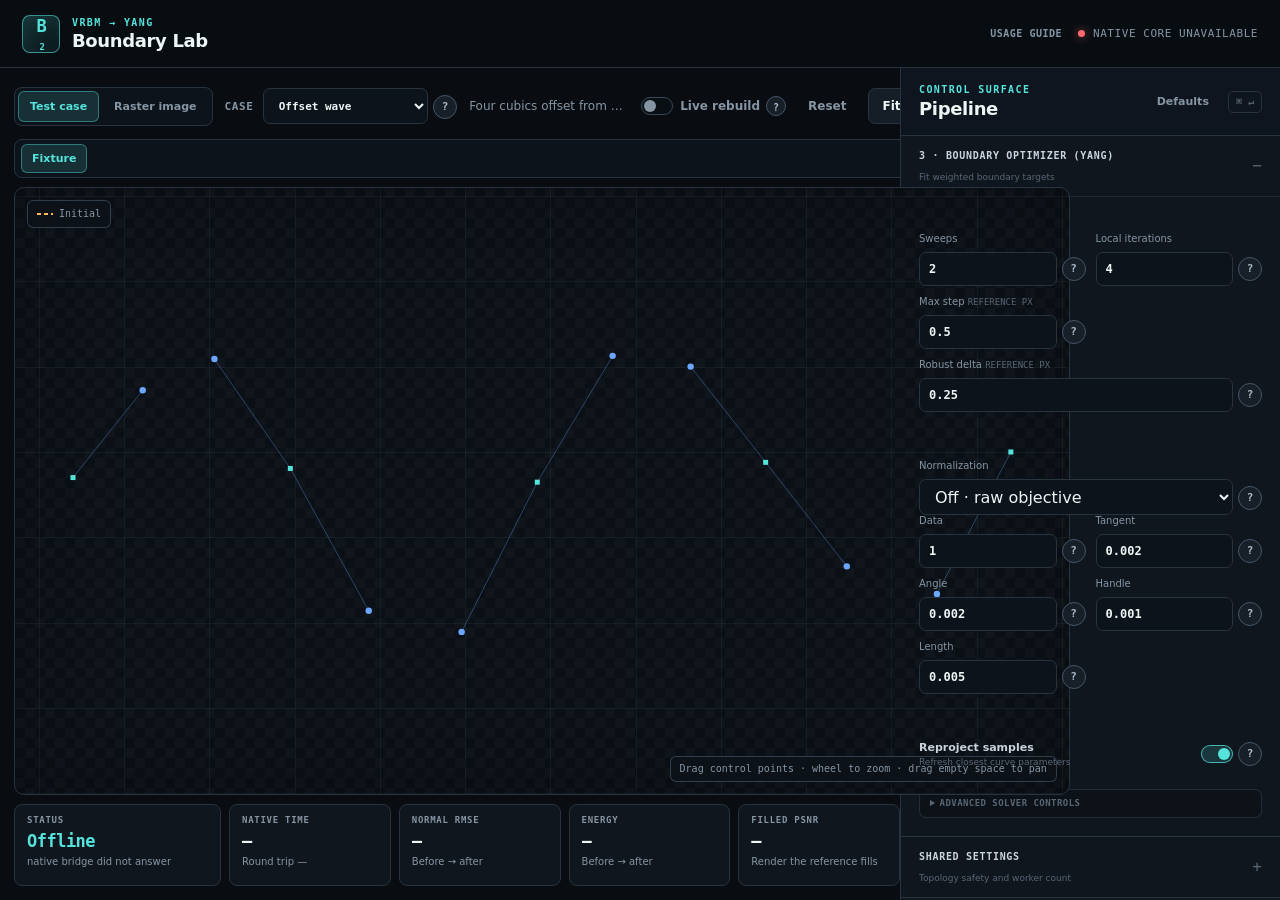
==== commit fd165532: "UI: explicit user-consented downsampling for oversized rasters" ====
--- a/index.html
+++ b/index.html
@@ -114,7 +114,10 @@
                 <label><span>Area exponent</span><input id="preprocess-area-exponent" type="number" min="0.01" max="8" step="0.05" value="1"></label>
                 <label><span>Smallness scale</span><input id="preprocess-smallness" type="number" min="0" max="1000000" step="1" value="0"></label>
                 <label><span>Raster bias</span><input id="preprocess-raster-bias" type="number" min="0" max="8" step="0.05" value="0"></label>
+                <label><span>Downsample if over limit</span><input id="preprocess-downsample" type="checkbox" checked></label>
+                <label><span>Max megapixels</span><input id="preprocess-max-mp" type="number" min="0.1" max="64" step="0.1" value="4"></label>
               </div>
+              <p id="preprocess-downsample-note" class="control-note" style="display: none; color: #b45309;"></p>
               <details class="advanced-controls"><summary>Unavailable in this lab</summary><p class="control-note">These weights require boundary-protection maps, which the browser input does not supply. They have no effect here.</p><div class="field-grid">
                 <label><span>Saliency weight</span><input id="preprocess-saliency" disabled type="number" min="0" max="1000000" step="0.05" value="0"></label>
                 <label><span>Topology weight</span><input id="preprocess-topology" disabled type="number" min="0" max="1000000" step="0.05" value="0"></label>
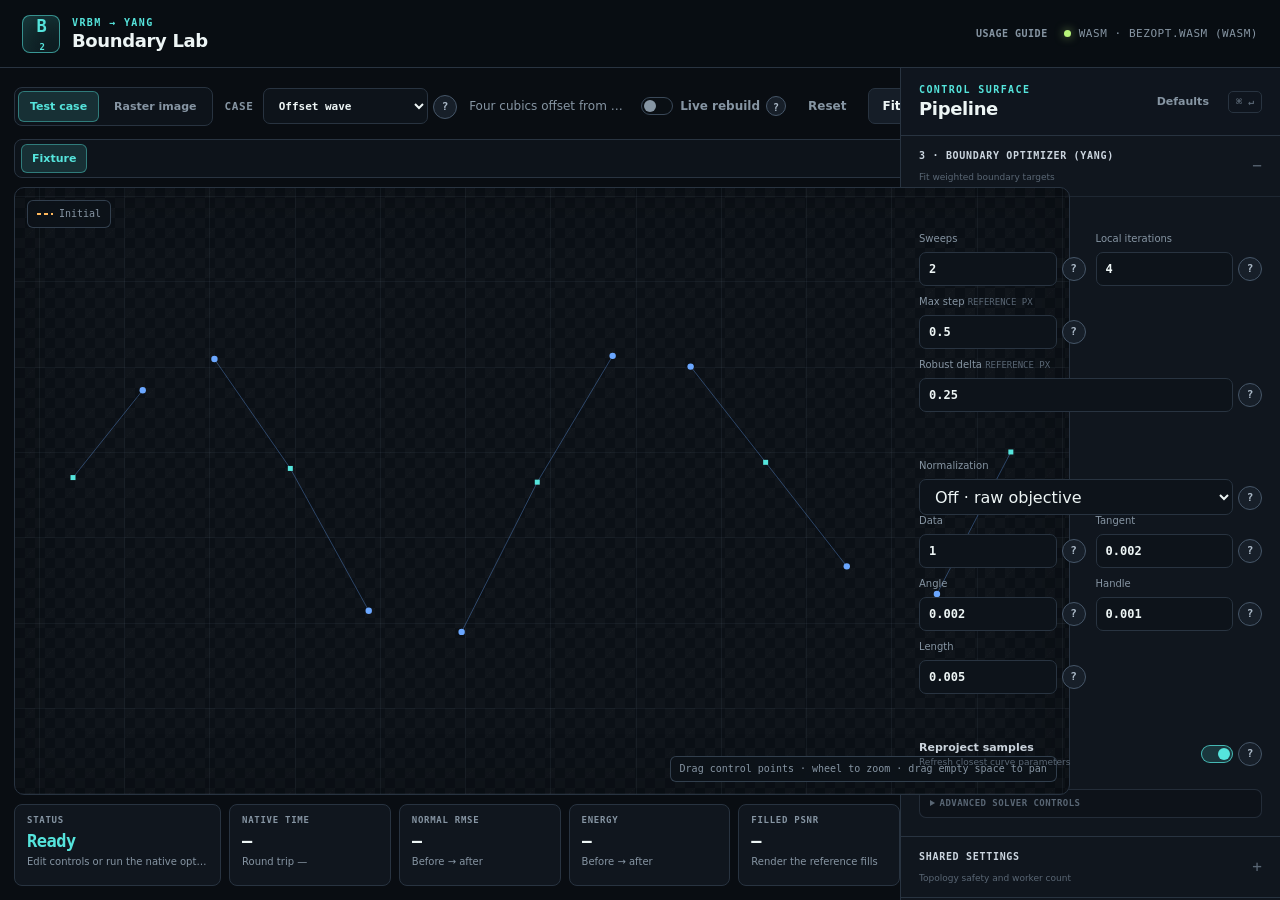
==== commit 48b368a3: "Client-side WASM backend: fully static deployment - Native C++ pipeline compiled to WebAssembly (bez" ====
--- a/index.html
+++ b/index.html
@@ -310,6 +310,8 @@
         </section>
       </aside>
     </main>
+    <script src="/bezopt_wasm.js" defer></script>
+    <script src="/backend.js" defer></script>
     <script src="/app.js" defer></script>
   </body>
 </html>
